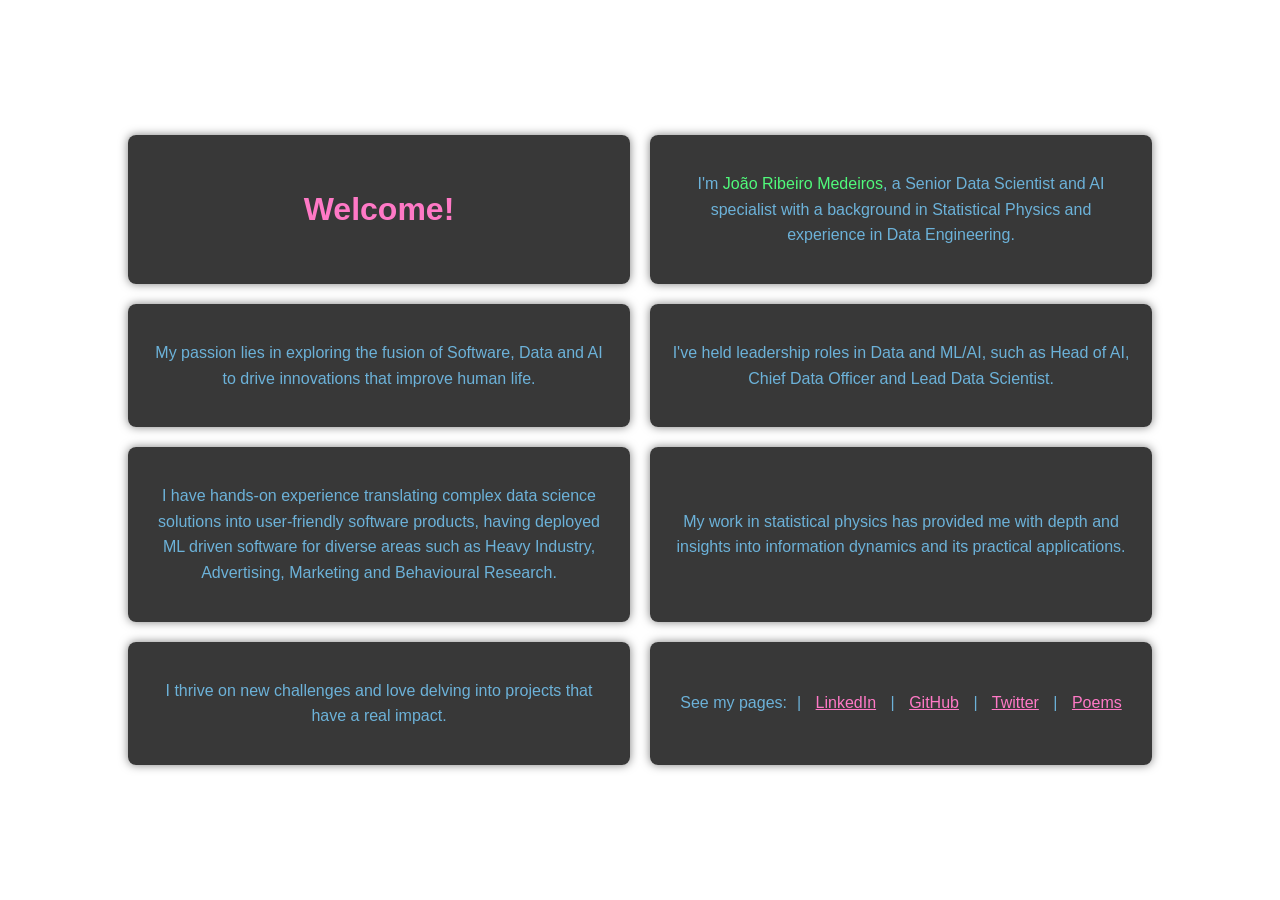
==== index.html @ fc7be63a "greenbox test" ====
<!DOCTYPE html>
<html lang="en">
<head>
    <link rel="shortcut icon" type="image/x-icon" href="perlin.ico">
    <meta charset="UTF-8">
    <meta name="viewport" content="width=device-width, initial-scale=1.0">
    <title>João's Profile</title>
    <style>
        body {
            font-family: 'Arial', sans-serif;
            background: url('psychedelic_background.png') no-repeat center center fixed;
            background-size: cover;
            color: #cfcfcf;
            margin: 0;
            padding: 0;
            height: 100vh;
            display: flex;
            justify-content: center;
            align-items: center;
        }
        .grid-container {
            display: grid;
            grid-template-columns: 1fr 1fr;
            grid-template-rows: auto;
            gap: 20px;
            max-width: 80vw;
            max-height: 80vh;
        }
        .box {
            background: rgba(44, 44, 44, 0.94);
            padding: 20px;
            box-shadow: 0 0 10px rgba(0, 0, 0, 0.5);
            border-radius: 8px;
            display: flex;
            justify-content: center;
            align-items: center;
            text-align: center; /* Added to ensure text is horizontally centered */
        }
        h1 {
            color: #ff79c6;
        }
        p {
            color: #6cb2d9;
            line-height: 1.6;
        }
        .highlight {
            color: #50fa7b;
        }
        a {
            color: #ff79c6;
        }
    </style>
</head>
<body>
    <div class="grid-container">
        <div class="box"><h1>Welcome!</h1></div>
        <div class="box"><p>I'm <span class="highlight">João Ribeiro Medeiros</span>, a Senior Data Scientist and AI specialist with a background in Statistical Physics and experience in Data Engineering.</p></div>
        <div class="box"><p>My passion lies in exploring the fusion of Software, Data and AI to drive innovations that improve human life.</p></div>
        <div class="box"><p>I've held leadership roles in Data and ML/AI, such as Head of AI, Chief Data Officer and Lead Data Scientist.</p></div>
        <div class="box"><p>I have hands-on experience translating complex data science solutions into user-friendly software products, having deployed ML driven software for diverse areas such as Heavy Industry, Advertising, Marketing and Behavioural Research.</p></div>
        <div class="box"><p>My work in statistical physics has provided me with depth and insights into information dynamics and its practical applications.</p></div>
        <div class="box"><p>I thrive on new challenges and love delving into projects that have a real impact. </p></div>
        <div class="box">
            <p>See my pages:</p>
            <p>
                <span style="margin: 0 10px;">|</span>
                <a href="https://www.linkedin.com/in/jo%C3%A3o-ribeiro-medeiros-ph-d-bb5232170/">LinkedIn</a>
                <span style="margin: 0 10px;">|</span>
                <a href="https://github.com/JoaoRibeiroMedeiros">GitHub</a>
                <span style="margin: 0 10px;">|</span>
                <a href="https://twitter.com/RioJanu">Twitter</a>
                <span style="margin: 0 10px;">|</span>
                <a href="https://joaormedeiros.blogspot.com/">Poems</a>
            </p>
        </div>
    </div>
</body>
</html>
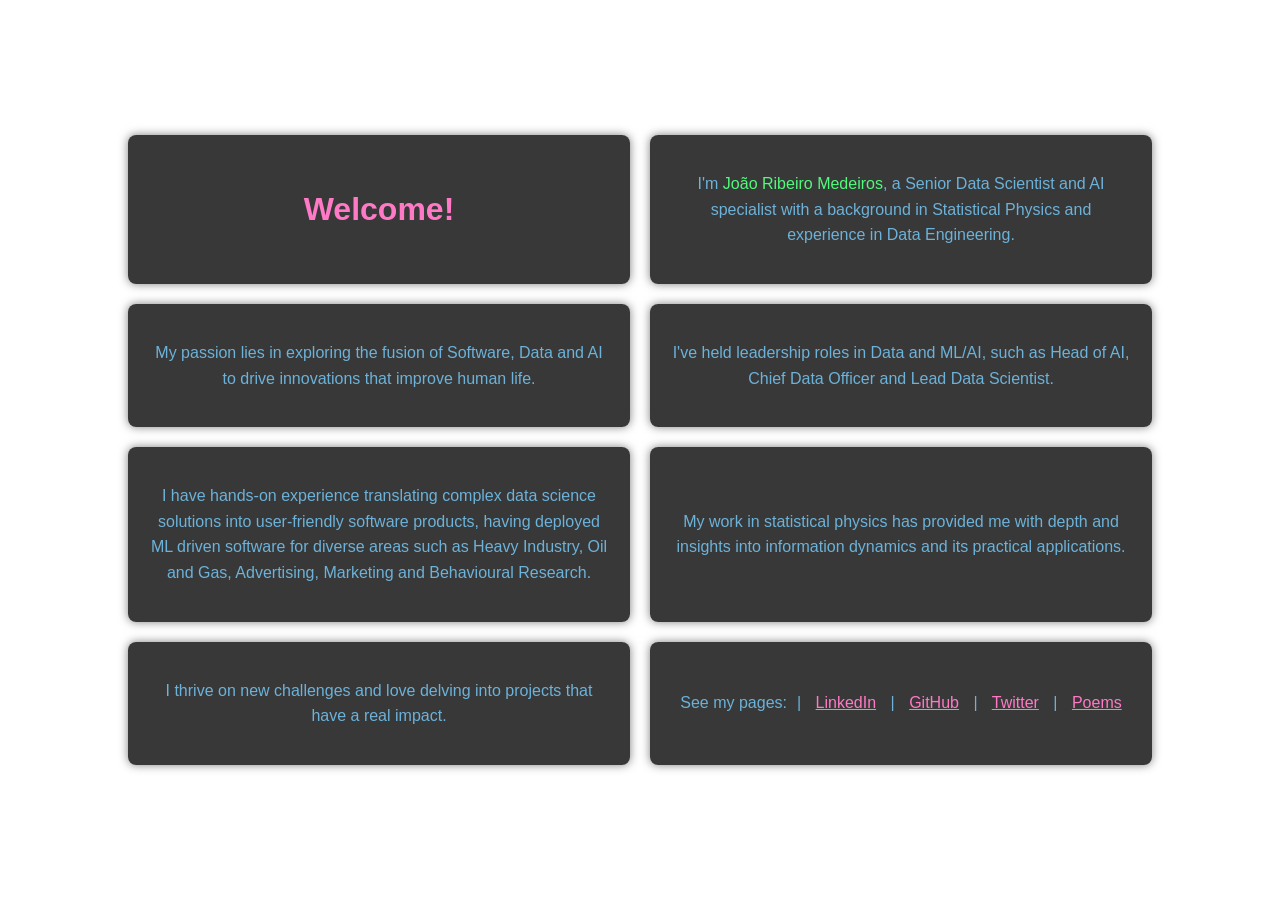
==== commit 121e19c0: "add OG" ====
--- a/index.html
+++ b/index.html
@@ -57,7 +57,7 @@
         <div class="box"><p>I'm <span class="highlight">João Ribeiro Medeiros</span>, a Senior Data Scientist and AI specialist with a background in Statistical Physics and experience in Data Engineering.</p></div>
         <div class="box"><p>My passion lies in exploring the fusion of Software, Data and AI to drive innovations that improve human life.</p></div>
         <div class="box"><p>I've held leadership roles in Data and ML/AI, such as Head of AI, Chief Data Officer and Lead Data Scientist.</p></div>
-        <div class="box"><p>I have hands-on experience translating complex data science solutions into user-friendly software products, having deployed ML driven software for diverse areas such as Heavy Industry, Advertising, Marketing and Behavioural Research.</p></div>
+        <div class="box"><p>I have hands-on experience translating complex data science solutions into user-friendly software products, having deployed ML driven software for diverse areas such as Heavy Industry, Oil and Gas, Advertising, Marketing and Behavioural Research.</p></div>
         <div class="box"><p>My work in statistical physics has provided me with depth and insights into information dynamics and its practical applications.</p></div>
         <div class="box"><p>I thrive on new challenges and love delving into projects that have a real impact. </p></div>
         <div class="box">
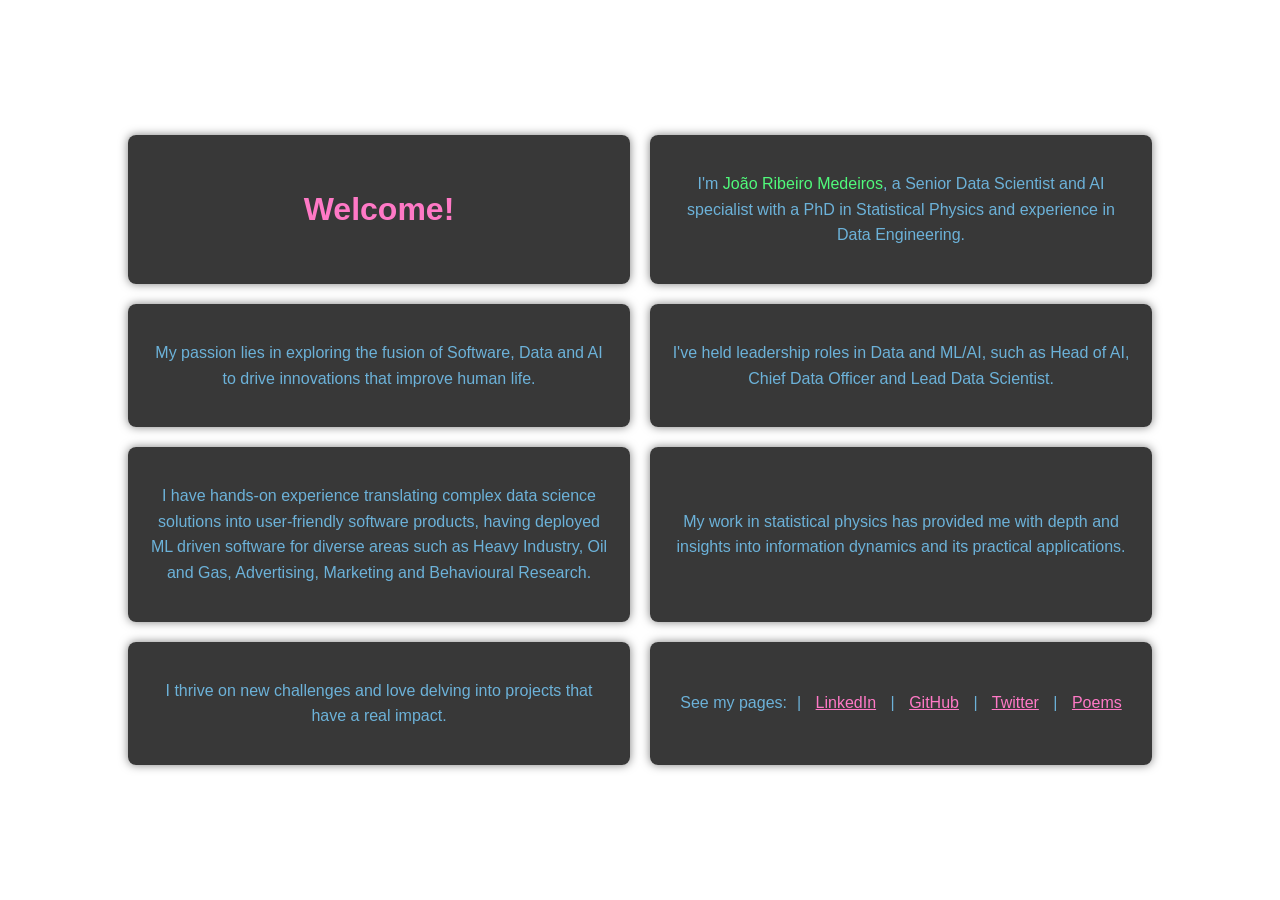
==== commit 21c0fe18: "add PhD" ====
--- a/index.html
+++ b/index.html
@@ -54,7 +54,7 @@
 <body>
     <div class="grid-container">
         <div class="box"><h1>Welcome!</h1></div>
-        <div class="box"><p>I'm <span class="highlight">João Ribeiro Medeiros</span>, a Senior Data Scientist and AI specialist with a background in Statistical Physics and experience in Data Engineering.</p></div>
+        <div class="box"><p>I'm <span class="highlight">João Ribeiro Medeiros</span>, a Senior Data Scientist and AI specialist with a PhD in Statistical Physics and experience in Data Engineering.</p></div>
         <div class="box"><p>My passion lies in exploring the fusion of Software, Data and AI to drive innovations that improve human life.</p></div>
         <div class="box"><p>I've held leadership roles in Data and ML/AI, such as Head of AI, Chief Data Officer and Lead Data Scientist.</p></div>
         <div class="box"><p>I have hands-on experience translating complex data science solutions into user-friendly software products, having deployed ML driven software for diverse areas such as Heavy Industry, Oil and Gas, Advertising, Marketing and Behavioural Research.</p></div>
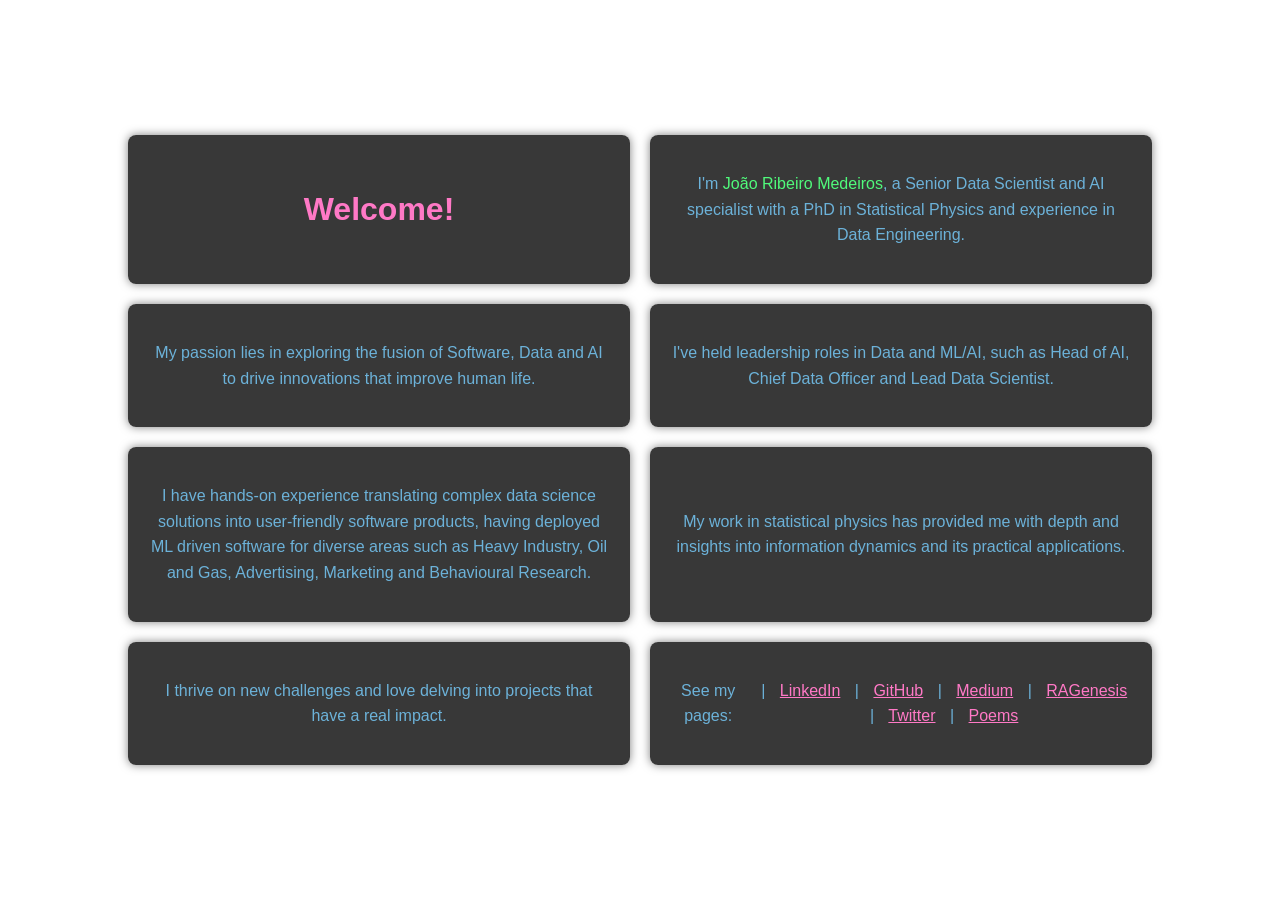
==== commit 47881964: "add medium and ragenesis" ====
--- a/index.html
+++ b/index.html
@@ -68,6 +68,10 @@
                 <span style="margin: 0 10px;">|</span>
                 <a href="https://github.com/JoaoRibeiroMedeiros">GitHub</a>
                 <span style="margin: 0 10px;">|</span>
+                <a href="https://medium.com/@johananmdairus/">Medium</a>
+                <span style="margin: 0 10px;">|</span>
+                <a href="https://ragenesis.com">RAGenesis</a>
+                <span style="margin: 0 10px;">|</span>
                 <a href="https://twitter.com/RioJanu">Twitter</a>
                 <span style="margin: 0 10px;">|</span>
                 <a href="https://joaormedeiros.blogspot.com/">Poems</a>
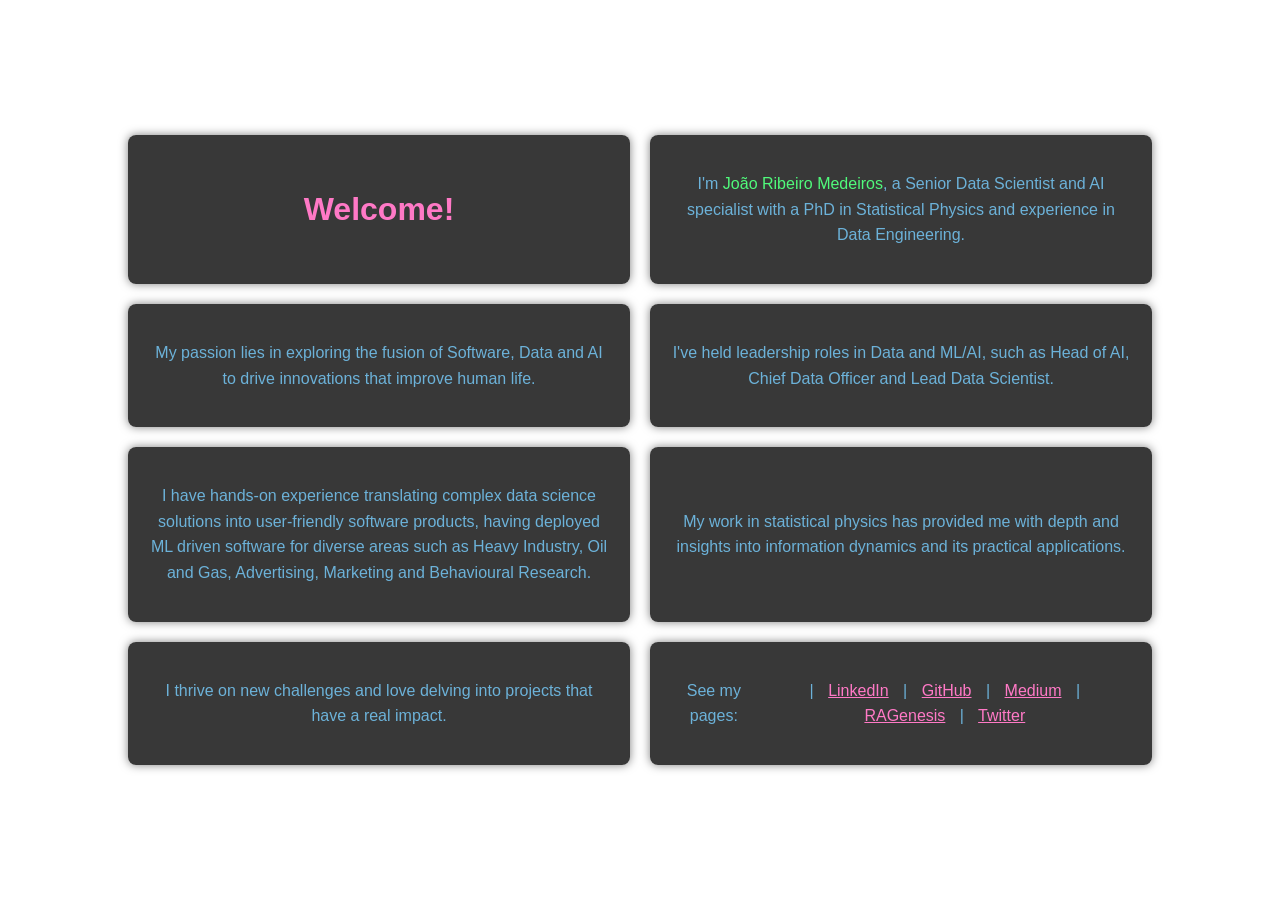
==== commit ca45995c: "hide poems" ====
--- a/index.html
+++ b/index.html
@@ -73,8 +73,8 @@
                 <a href="https://ragenesis.com">RAGenesis</a>
                 <span style="margin: 0 10px;">|</span>
                 <a href="https://twitter.com/RioJanu">Twitter</a>
-                <span style="margin: 0 10px;">|</span>
-                <a href="https://joaormedeiros.blogspot.com/">Poems</a>
+                <!-- <span style="margin: 0 10px;">|</span>
+                <a href="https://joaormedeiros.blogspot.com/">Poems</a> -->
             </p>
         </div>
     </div>
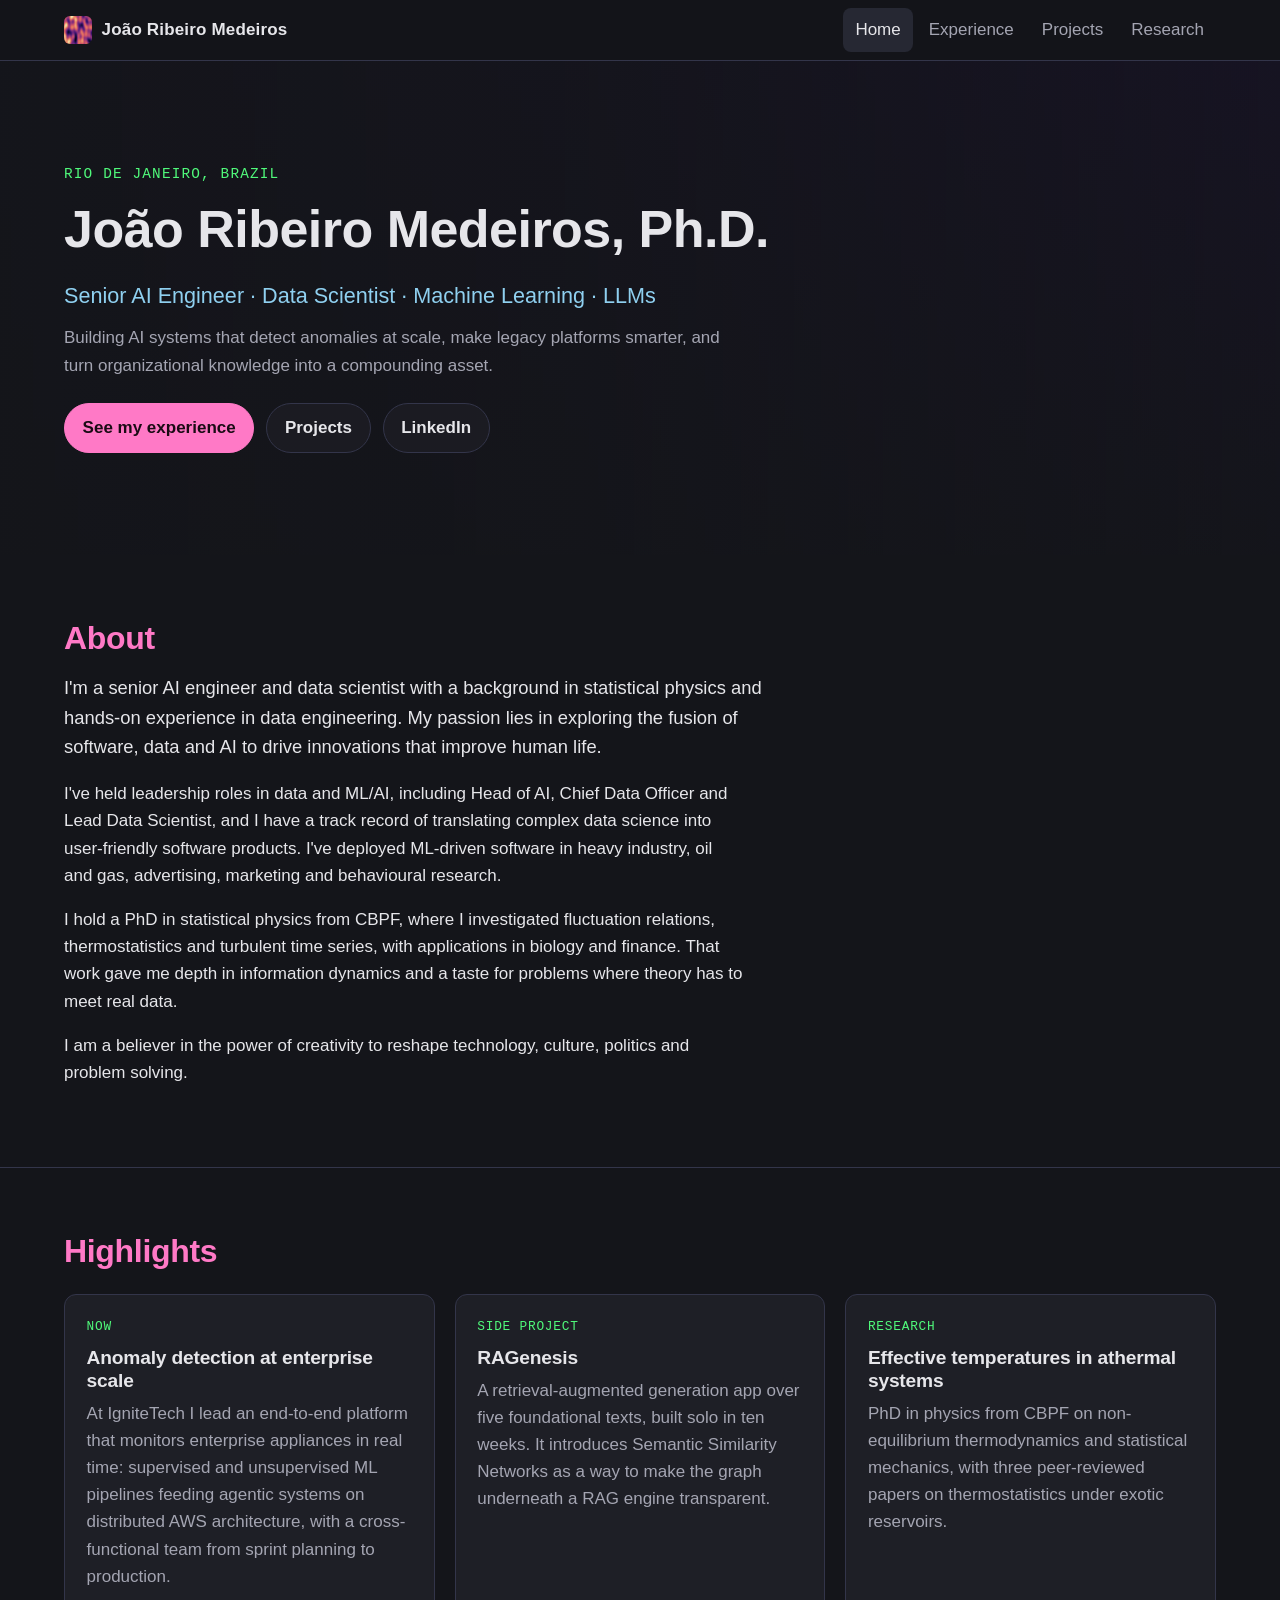
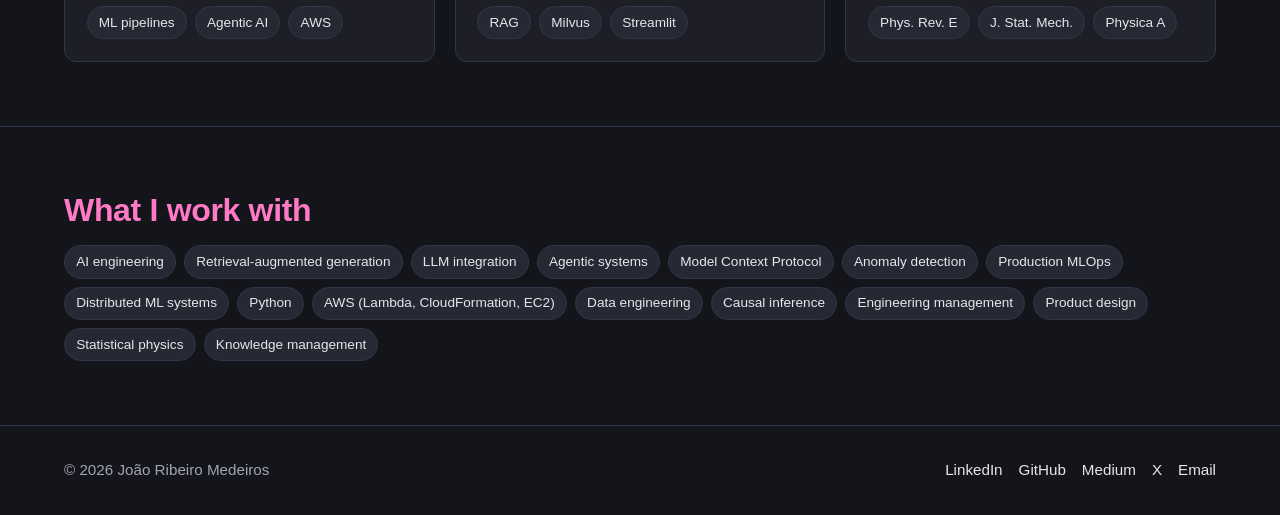
==== commit 07efed3b: "Redesign as multi-page site: home, experience, projects, research, 404 Shared style.css with design " ====
--- a/index.html
+++ b/index.html
@@ -1,82 +1,141 @@
 <!DOCTYPE html>
 <html lang="en">
 <head>
-    <link rel="shortcut icon" type="image/x-icon" href="perlin.ico">
-    <meta charset="UTF-8">
-    <meta name="viewport" content="width=device-width, initial-scale=1.0">
-    <title>João's Profile</title>
-    <style>
-        body {
-            font-family: 'Arial', sans-serif;
-            background: url('psychedelic_background.png') no-repeat center center fixed;
-            background-size: cover;
-            color: #cfcfcf;
-            margin: 0;
-            padding: 0;
-            height: 100vh;
-            display: flex;
-            justify-content: center;
-            align-items: center;
-        }
-        .grid-container {
-            display: grid;
-            grid-template-columns: 1fr 1fr;
-            grid-template-rows: auto;
-            gap: 20px;
-            max-width: 80vw;
-            max-height: 80vh;
-        }
-        .box {
-            background: rgba(44, 44, 44, 0.94);
-            padding: 20px;
-            box-shadow: 0 0 10px rgba(0, 0, 0, 0.5);
-            border-radius: 8px;
-            display: flex;
-            justify-content: center;
-            align-items: center;
-            text-align: center; /* Added to ensure text is horizontally centered */
-        }
-        h1 {
-            color: #ff79c6;
-        }
-        p {
-            color: #6cb2d9;
-            line-height: 1.6;
-        }
-        .highlight {
-            color: #50fa7b;
-        }
-        a {
-            color: #ff79c6;
-        }
-    </style>
+  <meta charset="UTF-8">
+  <meta name="viewport" content="width=device-width, initial-scale=1.0">
+  <title>João Ribeiro Medeiros — Senior AI Engineer &amp; Data Scientist</title>
+  <meta name="description" content="João Ribeiro Medeiros, Ph.D. Senior AI engineer and data scientist in Rio de Janeiro. Anomaly detection at scale, RAG and agentic systems, statistical physics.">
+  <link rel="canonical" href="https://joaoribeiromedeiros.github.io/">
+  <meta name="theme-color" content="#14151a">
+  <link rel="icon" href="perlin.ico">
+  <link rel="apple-touch-icon" href="perlin.ico">
+  <meta property="og:type" content="profile">
+  <meta property="og:title" content="João Ribeiro Medeiros — Senior AI Engineer &amp; Data Scientist">
+  <meta property="og:description" content="Anomaly detection at scale, RAG and agentic systems, statistical physics. PhD from CBPF.">
+  <meta property="og:url" content="https://joaoribeiromedeiros.github.io/">
+  <meta property="og:image" content="https://joaoribeiromedeiros.github.io/assets/og.jpg">
+  <meta property="og:image:width" content="1200">
+  <meta property="og:image:height" content="630">
+  <meta name="twitter:card" content="summary_large_image">
+  <meta name="twitter:site" content="@RioJanu">
+  <link rel="stylesheet" href="style.css">
+  <script type="application/ld+json">
+  {
+    "@context": "https://schema.org",
+    "@type": "Person",
+    "name": "João Ribeiro Medeiros",
+    "honorificSuffix": "Ph.D.",
+    "jobTitle": "Senior AI Innovation Specialist - Software Engineering",
+    "worksFor": { "@type": "Organization", "name": "IgniteTech" },
+    "alumniOf": [
+      { "@type": "CollegeOrUniversity", "name": "Centro Brasileiro de Pesquisas Físicas (CBPF)" },
+      { "@type": "CollegeOrUniversity", "name": "Pontifícia Universidade Católica do Rio de Janeiro" }
+    ],
+    "address": { "@type": "PostalAddress", "addressLocality": "Rio de Janeiro", "addressCountry": "BR" },
+    "url": "https://joaoribeiromedeiros.github.io/",
+    "sameAs": [
+      "https://www.linkedin.com/in/jo%C3%A3o-ribeiro-medeiros-ph-d-bb5232170/",
+      "https://github.com/JoaoRibeiroMedeiros",
+      "https://medium.com/@johananmdairus",
+      "https://twitter.com/RioJanu",
+      "https://ragenesis.com"
+    ]
+  }
+  </script>
 </head>
 <body>
-    <div class="grid-container">
-        <div class="box"><h1>Welcome!</h1></div>
-        <div class="box"><p>I'm <span class="highlight">João Ribeiro Medeiros</span>, a Senior Data Scientist and AI specialist with a PhD in Statistical Physics and experience in Data Engineering.</p></div>
-        <div class="box"><p>My passion lies in exploring the fusion of Software, Data and AI to drive innovations that improve human life.</p></div>
-        <div class="box"><p>I've held leadership roles in Data and ML/AI, such as Head of AI, Chief Data Officer and Lead Data Scientist.</p></div>
-        <div class="box"><p>I have hands-on experience translating complex data science solutions into user-friendly software products, having deployed ML driven software for diverse areas such as Heavy Industry, Oil and Gas, Advertising, Marketing and Behavioural Research.</p></div>
-        <div class="box"><p>My work in statistical physics has provided me with depth and insights into information dynamics and its practical applications.</p></div>
-        <div class="box"><p>I thrive on new challenges and love delving into projects that have a real impact. </p></div>
-        <div class="box">
-            <p>See my pages:</p>
-            <p>
-                <span style="margin: 0 10px;">|</span>
-                <a href="https://www.linkedin.com/in/jo%C3%A3o-ribeiro-medeiros-ph-d-bb5232170/">LinkedIn</a>
-                <span style="margin: 0 10px;">|</span>
-                <a href="https://github.com/JoaoRibeiroMedeiros">GitHub</a>
-                <span style="margin: 0 10px;">|</span>
-                <a href="https://medium.com/@johananmdairus/">Medium</a>
-                <span style="margin: 0 10px;">|</span>
-                <a href="https://ragenesis.com">RAGenesis</a>
-                <span style="margin: 0 10px;">|</span>
-                <a href="https://twitter.com/RioJanu">Twitter</a>
-                <!-- <span style="margin: 0 10px;">|</span>
-                <a href="https://joaormedeiros.blogspot.com/">Poems</a> -->
-            </p>
+  <a class="skip" href="#main">Skip to content</a>
+
+  <header class="site-header">
+    <div class="wrap">
+      <a class="brand" href="./"><img src="perlin.ico" alt="" width="28" height="28">João Ribeiro Medeiros</a>
+      <nav aria-label="Primary">
+        <ul class="nav">
+          <li><a href="./" aria-current="page">Home</a></li>
+          <li><a href="experience.html">Experience</a></li>
+          <li><a href="projects.html">Projects</a></li>
+          <li><a href="research.html">Research</a></li>
+        </ul>
+      </nav>
+    </div>
+  </header>
+
+  <main id="main">
+    <section class="hero" aria-labelledby="name">
+      <div class="wrap">
+        <div>
+          <p class="eyebrow">Rio de Janeiro, Brazil</p>
+          <h1 id="name">João Ribeiro Medeiros, Ph.D.</h1>
+          <p class="headline">Senior AI Engineer · Data Scientist · Machine Learning · LLMs</p>
+          <p class="meta">Building AI systems that detect anomalies at scale, make legacy platforms smarter, and turn organizational knowledge into a compounding asset.</p>
+          <div class="cta">
+            <a class="btn primary" href="experience.html">See my experience</a>
+            <a class="btn" href="projects.html">Projects</a>
+            <a class="btn" href="https://www.linkedin.com/in/jo%C3%A3o-ribeiro-medeiros-ph-d-bb5232170/">LinkedIn</a>
+          </div>
         </div>
+      </div>
+    </section>
+
+    <section class="section" aria-labelledby="about">
+      <div class="wrap">
+        <h2 id="about">About</h2>
+        <p class="lede">I'm a senior AI engineer and data scientist with a background in statistical physics and hands-on experience in data engineering. My passion lies in exploring the fusion of software, data and AI to drive innovations that improve human life.</p>
+        <p>I've held leadership roles in data and ML/AI, including Head of AI, Chief Data Officer and Lead Data Scientist, and I have a track record of translating complex data science into user-friendly software products. I've deployed ML-driven software in heavy industry, oil and gas, advertising, marketing and behavioural research.</p>
+        <p>I hold a PhD in statistical physics from CBPF, where I investigated fluctuation relations, thermostatistics and turbulent time series, with applications in biology and finance. That work gave me depth in information dynamics and a taste for problems where theory has to meet real data.</p>
+        <p>I am a believer in the power of creativity to reshape technology, culture, politics and problem solving.</p>
+      </div>
+    </section>
+
+    <section class="section" aria-labelledby="highlights">
+      <div class="wrap">
+        <div class="section-head">
+          <h2 id="highlights">Highlights</h2>
+        </div>
+        <div class="grid">
+          <article class="card">
+            <span class="kicker">Now</span>
+            <h3><a href="experience.html">Anomaly detection at enterprise scale</a></h3>
+            <p>At IgniteTech I lead an end-to-end platform that monitors enterprise appliances in real time: supervised and unsupervised ML pipelines feeding agentic systems on distributed AWS architecture, with a cross-functional team from sprint planning to production.</p>
+            <div class="foot"><span class="chip">ML pipelines</span><span class="chip">Agentic AI</span><span class="chip">AWS</span></div>
+          </article>
+          <article class="card">
+            <span class="kicker">Side project</span>
+            <h3><a href="projects.html">RAGenesis</a></h3>
+            <p>A retrieval-augmented generation app over five foundational texts, built solo in ten weeks. It introduces Semantic Similarity Networks as a way to make the graph underneath a RAG engine transparent.</p>
+            <div class="foot"><span class="chip">RAG</span><span class="chip">Milvus</span><span class="chip">Streamlit</span></div>
+          </article>
+          <article class="card">
+            <span class="kicker">Research</span>
+            <h3><a href="research.html">Effective temperatures in athermal systems</a></h3>
+            <p>PhD in physics from CBPF on non-equilibrium thermodynamics and statistical mechanics, with three peer-reviewed papers on thermostatistics under exotic reservoirs.</p>
+            <div class="foot"><span class="chip">Phys. Rev. E</span><span class="chip">J. Stat. Mech.</span><span class="chip">Physica A</span></div>
+          </article>
+        </div>
+      </div>
+    </section>
+
+    <section class="section" aria-labelledby="skills">
+      <div class="wrap">
+        <h2 id="skills">What I work with</h2>
+        <ul class="chips">
+          <li>AI engineering</li><li>Retrieval-augmented generation</li><li>LLM integration</li><li>Agentic systems</li><li>Model Context Protocol</li><li>Anomaly detection</li><li>Production MLOps</li><li>Distributed ML systems</li><li>Python</li><li>AWS (Lambda, CloudFormation, EC2)</li><li>Data engineering</li><li>Causal inference</li><li>Engineering management</li><li>Product design</li><li>Statistical physics</li><li>Knowledge management</li>
+        </ul>
+      </div>
+    </section>
+  </main>
+
+  <footer class="site-footer">
+    <div class="wrap">
+      <span>© <span id="year">2026</span> João Ribeiro Medeiros</span>
+      <ul>
+        <li><a href="https://www.linkedin.com/in/jo%C3%A3o-ribeiro-medeiros-ph-d-bb5232170/">LinkedIn</a></li>
+        <li><a href="https://github.com/JoaoRibeiroMedeiros">GitHub</a></li>
+        <li><a href="https://medium.com/@johananmdairus/">Medium</a></li>
+        <li><a href="https://twitter.com/RioJanu">X</a></li>
+        <li><a href="mailto:joao_rmedeiros@yahoo.com.br">Email</a></li>
+      </ul>
     </div>
+  </footer>
 </body>
 </html>
--- a/style.css
+++ b/style.css
@@ -0,0 +1,214 @@
+/* joaoribeiromedeiros.github.io — shared stylesheet. No build step. */
+
+:root {
+  --bg: #14151a;
+  --surface: #1e1f26;
+  --surface-2: #262833;
+  --border: #33354a;
+  --text: #e6e6ea;
+  --muted: #a4a5b2;
+  --pink: #ff79c6;
+  --green: #50fa7b;
+  --cyan: #8fd0f0;
+  --accent: var(--pink);
+  --max: 72rem;
+  --measure: 72ch;
+  --radius: 12px;
+  --shadow: 0 8px 30px rgba(0, 0, 0, .35);
+  --font: ui-sans-serif, -apple-system, BlinkMacSystemFont, "Segoe UI", Inter, Roboto, "Helvetica Neue", Arial, sans-serif;
+  --mono: ui-monospace, SFMono-Regular, Menlo, Consolas, monospace;
+  color-scheme: dark;
+}
+
+*, *::before, *::after { box-sizing: border-box; }
+
+html { scroll-behavior: smooth; -webkit-text-size-adjust: 100%; }
+
+body {
+  margin: 0;
+  font-family: var(--font);
+  font-size: 1.0625rem;
+  line-height: 1.6;
+  color: var(--text);
+  background: var(--bg);
+  min-height: 100dvh;
+  display: flex;
+  flex-direction: column;
+}
+
+img { max-width: 100%; height: auto; display: block; }
+
+a { color: var(--accent); text-decoration-thickness: 1px; text-underline-offset: .15em; }
+a:hover { color: #ffa1d8; }
+
+:focus-visible { outline: 2px solid var(--green); outline-offset: 3px; border-radius: 4px; }
+
+h1, h2, h3, h4 { line-height: 1.2; margin: 0 0 .5em; font-weight: 700; letter-spacing: -.01em; }
+h1 { font-size: clamp(2rem, 1.3rem + 3vw, 3.25rem); }
+h2 { font-size: clamp(1.5rem, 1.2rem + 1.2vw, 2rem); color: var(--pink); }
+h3 { font-size: 1.2rem; }
+p { margin: 0 0 1em; }
+p, li { max-width: var(--measure); }
+ul, ol { padding-left: 1.25em; }
+small, .muted { color: var(--muted); }
+code { font-family: var(--mono); font-size: .92em; background: var(--surface-2); padding: .1em .35em; border-radius: 4px; }
+
+.wrap { width: min(100% - 2.5rem, var(--max)); margin-inline: auto; }
+
+/* Skip link */
+.skip { position: absolute; left: 1rem; top: -4rem; background: var(--green); color: #000; padding: .5rem .75rem; border-radius: 6px; z-index: 100; font-weight: 600; }
+.skip:focus { top: 1rem; }
+
+/* Header / nav */
+.site-header {
+  position: sticky; top: 0; z-index: 50;
+  background: rgba(20, 21, 26, .82);
+  backdrop-filter: blur(10px); -webkit-backdrop-filter: blur(10px);
+  border-bottom: 1px solid var(--border);
+}
+.site-header .wrap { display: flex; align-items: center; justify-content: space-between; gap: 1rem; min-height: 3.75rem; flex-wrap: wrap; }
+.brand { font-weight: 700; color: var(--text); text-decoration: none; letter-spacing: .01em; display: inline-flex; align-items: center; gap: .6rem; }
+.brand img { width: 28px; height: 28px; border-radius: 6px; }
+.brand:hover { color: var(--pink); }
+.nav { display: flex; gap: .25rem; margin: 0; padding: 0; list-style: none; }
+.nav a { display: block; padding: .5rem .75rem; color: var(--muted); text-decoration: none; border-radius: 8px; font-weight: 500; }
+.nav a:hover { color: var(--text); background: var(--surface); }
+.nav a[aria-current="page"] { color: var(--text); background: var(--surface-2); }
+
+/* Hero (home) */
+.hero {
+  position: relative; isolation: isolate; overflow: hidden;
+  padding: clamp(3.5rem, 8vw, 7rem) 0;
+  background-color: #1a1030;
+  background-image: url("assets/bg.jpg");
+  background-image: image-set(url("assets/bg.webp") type("image/webp"), url("assets/bg.jpg") type("image/jpeg"));
+  background-size: cover; background-position: center 35%;
+}
+.hero::before {
+  content: ""; position: absolute; inset: 0; z-index: -1;
+  background:
+    linear-gradient(90deg, rgba(20, 21, 26, .96) 0%, rgba(20, 21, 26, .86) 45%, rgba(20, 21, 26, .55) 100%),
+    linear-gradient(180deg, rgba(20, 21, 26, .2), rgba(20, 21, 26, .95));
+}
+.hero .wrap { display: grid; gap: 1.5rem; grid-template-columns: 1fr; align-items: center; }
+.hero.has-photo .wrap { grid-template-columns: minmax(0, 1fr) auto; }
+.hero .eyebrow { color: var(--green); font-family: var(--mono); font-size: .9rem; letter-spacing: .08em; text-transform: uppercase; margin-bottom: .75rem; }
+.hero h1 { margin-bottom: .35em; }
+.hero .headline { font-size: clamp(1.1rem, 1rem + .6vw, 1.35rem); color: var(--cyan); margin-bottom: .5em; max-width: 52ch; }
+.hero .meta { color: var(--muted); margin-bottom: 1.5rem; }
+.hero .photo { width: clamp(140px, 22vw, 220px); aspect-ratio: 1; border-radius: 50%; object-fit: cover; border: 3px solid rgba(255, 255, 255, .15); box-shadow: var(--shadow); }
+.cta { display: flex; flex-wrap: wrap; gap: .75rem; }
+.btn {
+  display: inline-block; padding: .65rem 1.1rem; border-radius: 999px; font-weight: 600; text-decoration: none;
+  border: 1px solid var(--border); color: var(--text); background: rgba(30, 31, 38, .7);
+}
+.btn:hover { border-color: var(--pink); color: var(--text); }
+.btn.primary { background: var(--pink); color: #1a0b14; border-color: var(--pink); }
+.btn.primary:hover { background: #ffa1d8; }
+
+/* Inner-page banner */
+.page-hero {
+  position: relative; isolation: isolate; overflow: hidden;
+  padding: clamp(2.25rem, 5vw, 3.75rem) 0;
+  border-bottom: 1px solid var(--border);
+  background-color: #1a1030;
+  background-image: url("assets/bg.jpg");
+  background-image: image-set(url("assets/bg.webp") type("image/webp"), url("assets/bg.jpg") type("image/jpeg"));
+  background-size: cover; background-position: center 60%;
+}
+.page-hero::before { content: ""; position: absolute; inset: 0; z-index: -1; background: linear-gradient(90deg, rgba(20, 21, 26, .97) 0%, rgba(20, 21, 26, .9) 55%, rgba(20, 21, 26, .7) 100%); }
+.page-hero h1 { margin-bottom: .25em; }
+.page-hero p { color: var(--muted); margin: 0; max-width: 60ch; }
+
+/* Sections */
+main { flex: 1; }
+.section { padding: clamp(2.5rem, 5vw, 4rem) 0; }
+.section + .section { border-top: 1px solid var(--border); }
+.section-head { display: flex; align-items: baseline; justify-content: space-between; gap: 1rem; flex-wrap: wrap; margin-bottom: 1.5rem; }
+.section-head h2 { margin: 0; }
+.section-head a { font-weight: 500; }
+.lede { font-size: 1.15rem; color: var(--text); }
+
+/* Cards */
+.grid { display: grid; gap: 1.25rem; grid-template-columns: repeat(auto-fit, minmax(min(100%, 17rem), 1fr)); }
+.card {
+  background: var(--surface); border: 1px solid var(--border); border-radius: var(--radius);
+  padding: 1.35rem; display: flex; flex-direction: column; gap: .5rem;
+  transition: transform .18s ease, border-color .18s ease;
+}
+.card:hover { transform: translateY(-2px); border-color: #4a4c66; }
+.card h3 { margin: 0; }
+.card h3 a { text-decoration: none; color: var(--text); }
+.card h3 a:hover { color: var(--pink); }
+.card h3 a::after { content: ""; position: absolute; inset: 0; }
+.card { position: relative; }
+.card p { margin: 0; color: var(--muted); }
+.card .kicker { color: var(--green); font-family: var(--mono); font-size: .8rem; letter-spacing: .06em; text-transform: uppercase; }
+.card .foot { margin-top: auto; padding-top: .5rem; display: flex; gap: .5rem; flex-wrap: wrap; align-items: center; font-size: .9rem; color: var(--muted); }
+.card.featured { grid-column: 1 / -1; background: linear-gradient(135deg, var(--surface), #241c33); }
+.card.featured p { color: var(--text); max-width: var(--measure); }
+.card p a { position: relative; z-index: 1; }
+.card .links { position: relative; z-index: 1; display: flex; gap: .75rem; flex-wrap: wrap; }
+
+/* Chips */
+.chips { display: flex; flex-wrap: wrap; gap: .5rem; padding: 0; margin: 0; list-style: none; }
+.chips li, .chip { font-size: .85rem; padding: .3rem .7rem; border-radius: 999px; background: var(--surface-2); border: 1px solid var(--border); color: var(--text); }
+
+/* Timeline */
+.timeline { list-style: none; margin: 0; padding: 0; position: relative; }
+.timeline::before { content: ""; position: absolute; left: .45rem; top: .5rem; bottom: .5rem; width: 2px; background: var(--border); }
+.timeline > li { position: relative; padding-left: 2.25rem; margin-bottom: 2.25rem; }
+.timeline > li::before { content: ""; position: absolute; left: 0; top: .45rem; width: 1rem; height: 1rem; border-radius: 50%; background: var(--bg); border: 3px solid var(--pink); }
+.timeline > li.current::before { border-color: var(--green); }
+.role { display: flex; flex-wrap: wrap; align-items: baseline; gap: .25rem .75rem; }
+.role h3 { margin: 0; }
+.role .org { color: var(--cyan); font-weight: 600; }
+.when { display: block; color: var(--muted); font-family: var(--mono); font-size: .85rem; margin: .15rem 0 .6rem; }
+.timeline ul { margin: .5rem 0 0; }
+.timeline li li { margin-bottom: .35rem; }
+.timeline .sub { margin-top: 1.25rem; padding-left: 1rem; border-left: 2px solid var(--border); }
+.timeline .sub h3 { font-size: 1.05rem; }
+
+/* Publications */
+.pubs { list-style: none; padding: 0; margin: 0; display: grid; gap: 1rem; }
+.pubs li { max-width: none; background: var(--surface); border: 1px solid var(--border); border-radius: var(--radius); padding: 1.1rem 1.25rem; }
+.pubs .title { font-weight: 600; display: block; margin-bottom: .2rem; }
+.pubs .venue { color: var(--muted); display: block; font-size: .95rem; }
+.pubs .doi { font-family: var(--mono); font-size: .85rem; }
+
+/* Education */
+.edu { display: grid; gap: 1rem; grid-template-columns: repeat(auto-fit, minmax(min(100%, 17rem), 1fr)); }
+
+/* Footer */
+.site-footer { border-top: 1px solid var(--border); padding: 2rem 0; color: var(--muted); font-size: .95rem; }
+.site-footer .wrap { display: flex; flex-wrap: wrap; justify-content: space-between; gap: 1rem; align-items: center; }
+.site-footer ul { display: flex; flex-wrap: wrap; gap: .25rem 1rem; list-style: none; margin: 0; padding: 0; }
+.site-footer a { color: var(--text); text-decoration: none; }
+.site-footer a:hover { color: var(--pink); }
+
+/* 404 */
+.notfound { text-align: center; padding: clamp(4rem, 12vw, 8rem) 0; }
+.notfound h1 { font-size: clamp(4rem, 15vw, 8rem); color: var(--pink); margin: 0; }
+
+@media (max-width: 40rem) {
+  .site-header .wrap { justify-content: center; }
+  .nav { width: 100%; justify-content: center; flex-wrap: wrap; padding-bottom: .5rem; }
+  .nav a { padding: .4rem .6rem; }
+  .hero.has-photo .wrap { grid-template-columns: 1fr; }
+  .hero .photo { order: -1; }
+  .card.featured { grid-column: auto; }
+}
+
+@media (prefers-reduced-motion: reduce) {
+  html { scroll-behavior: auto; }
+  .card, .card:hover { transition: none; transform: none; }
+}
+
+@media print {
+  .site-header, .site-footer, .cta, .skip { display: none; }
+  body { background: #fff; color: #000; }
+  a { color: #000; }
+  .hero, .page-hero { background: none; }
+}
+
+.visually-hidden { position: absolute; width: 1px; height: 1px; overflow: hidden; clip: rect(0 0 0 0); clip-path: inset(50%); white-space: nowrap; }
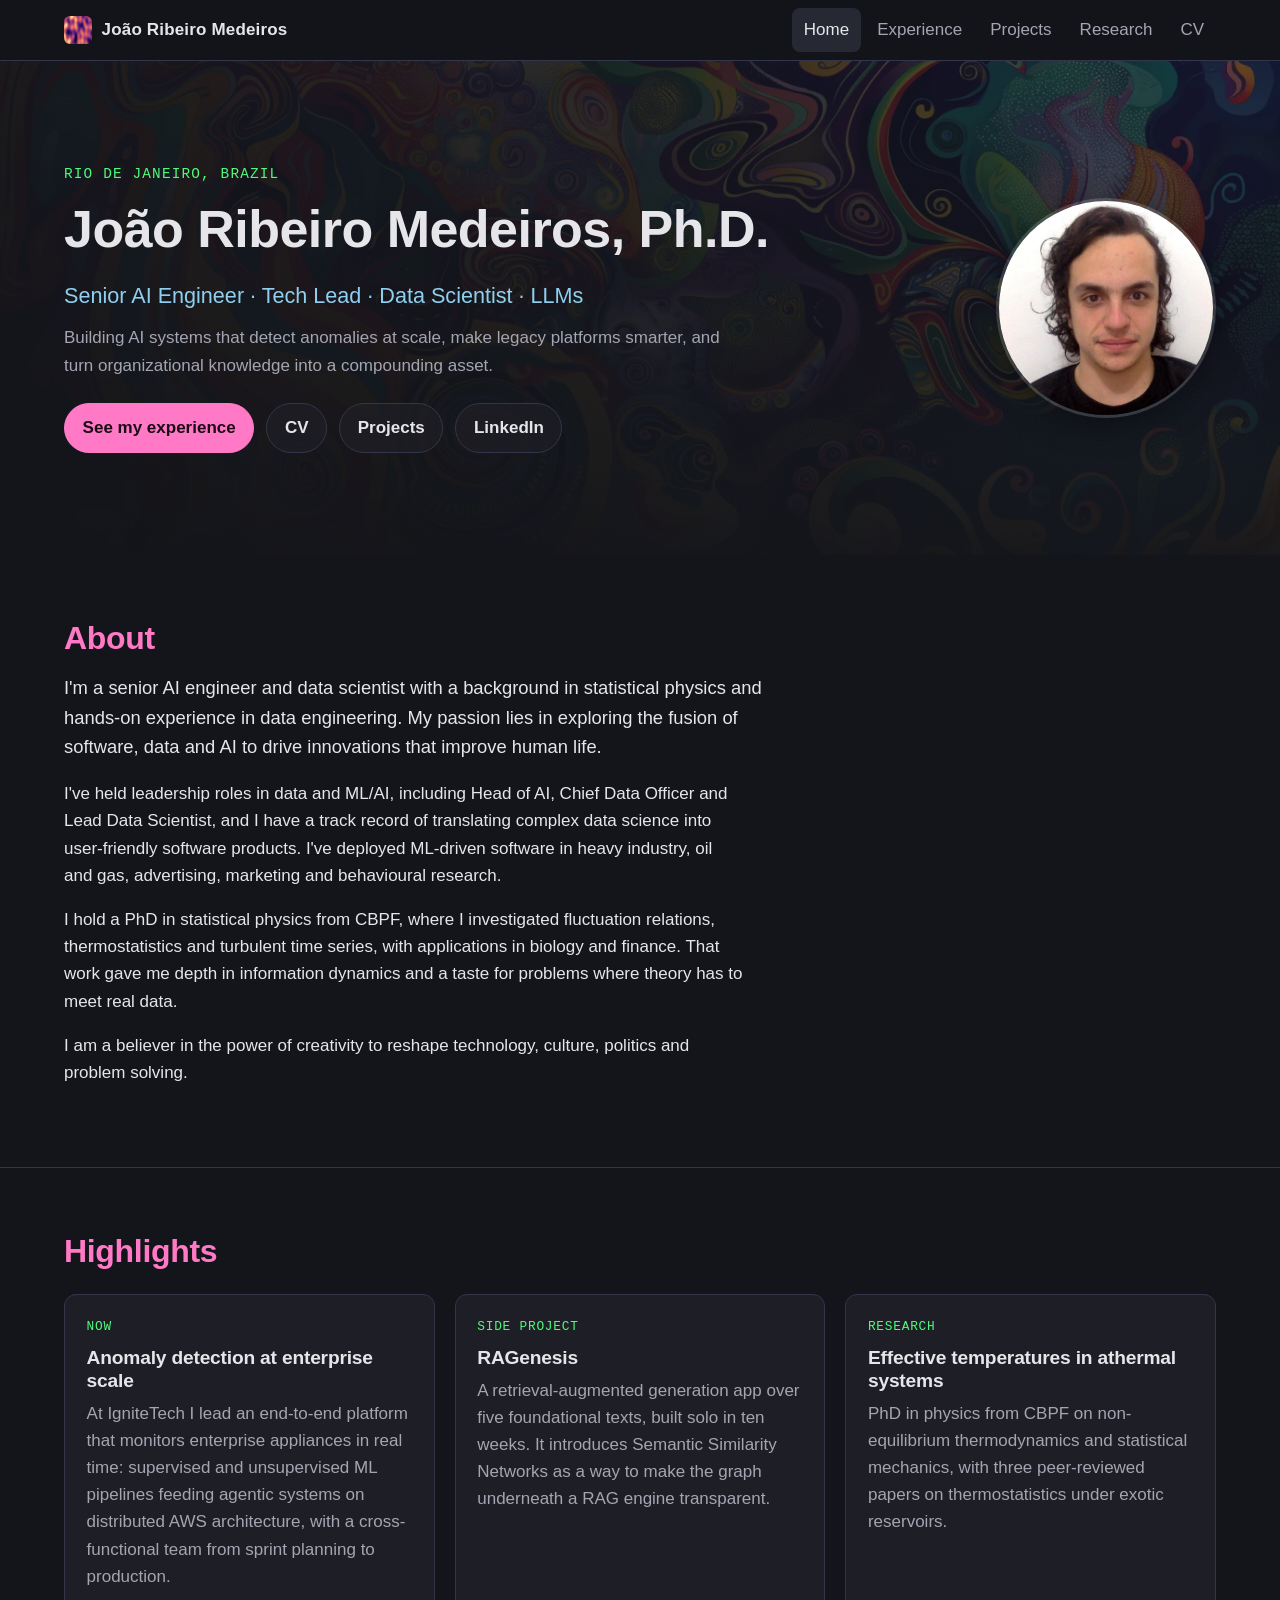
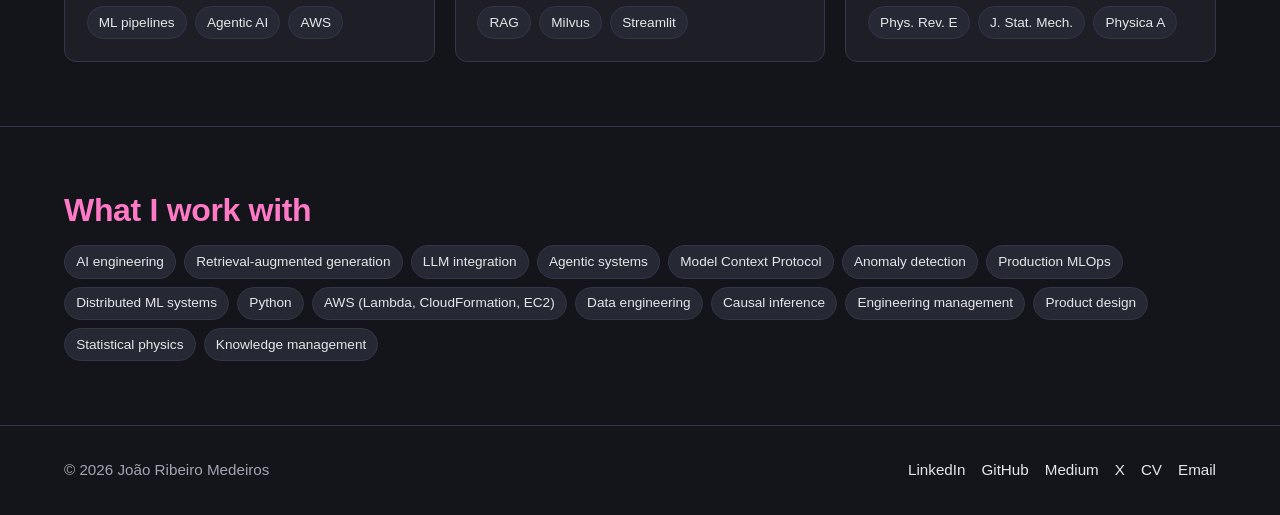
==== commit 1f87a0d6: "Add CV page, headshot, company logos and project highlights from LaTeX CV - cv.html: print-ready rés" ====
--- a/index.html
+++ b/index.html
@@ -55,25 +55,28 @@
           <li><a href="experience.html">Experience</a></li>
           <li><a href="projects.html">Projects</a></li>
           <li><a href="research.html">Research</a></li>
+          <li><a href="cv.html">CV</a></li>
         </ul>
       </nav>
     </div>
   </header>
 
   <main id="main">
-    <section class="hero" aria-labelledby="name">
+    <section class="hero has-photo" aria-labelledby="name">
       <div class="wrap">
         <div>
           <p class="eyebrow">Rio de Janeiro, Brazil</p>
           <h1 id="name">João Ribeiro Medeiros, Ph.D.</h1>
-          <p class="headline">Senior AI Engineer · Data Scientist · Machine Learning · LLMs</p>
+          <p class="headline">Senior AI Engineer · Tech Lead · Data Scientist · LLMs</p>
           <p class="meta">Building AI systems that detect anomalies at scale, make legacy platforms smarter, and turn organizational knowledge into a compounding asset.</p>
           <div class="cta">
             <a class="btn primary" href="experience.html">See my experience</a>
+            <a class="btn" href="cv.html">CV</a>
             <a class="btn" href="projects.html">Projects</a>
             <a class="btn" href="https://www.linkedin.com/in/jo%C3%A3o-ribeiro-medeiros-ph-d-bb5232170/">LinkedIn</a>
           </div>
         </div>
+        <img class="photo" src="assets/3x4github.jpeg" alt="Portrait of João Ribeiro Medeiros" width="460" height="460">
       </div>
     </section>
 
@@ -133,7 +136,8 @@
         <li><a href="https://github.com/JoaoRibeiroMedeiros">GitHub</a></li>
         <li><a href="https://medium.com/@johananmdairus/">Medium</a></li>
         <li><a href="https://twitter.com/RioJanu">X</a></li>
-        <li><a href="mailto:joao_rmedeiros@yahoo.com.br">Email</a></li>
+        <li><a href="cv.html">CV</a></li>
+        <li><a href="mailto:johananmdairus@gmail.com">Email</a></li>
       </ul>
     </div>
   </footer>
--- a/style.css
+++ b/style.css
@@ -212,3 +212,53 @@
 }
 
 .visually-hidden { position: absolute; width: 1px; height: 1px; overflow: hidden; clip: rect(0 0 0 0); clip-path: inset(50%); white-space: nowrap; }
+
+/* Logos in timeline and highlight cards */
+.logo { width: 44px; height: 44px; object-fit: contain; border-radius: 8px; background: #fff; padding: 4px; flex: none; }
+.role { align-items: center; }
+.hl { display: grid; gap: 1rem; grid-template-columns: repeat(auto-fit, minmax(min(100%, 21rem), 1fr)); }
+.hl .card { flex-direction: row; align-items: flex-start; gap: 1rem; }
+.hl .card img { width: 56px; height: 56px; object-fit: contain; background: #fff; border-radius: 8px; padding: 6px; flex: none; }
+.hl .card h3 { font-size: 1.05rem; margin-bottom: .15rem; }
+.hl .card .who { color: var(--cyan); font-size: .9rem; display: block; margin-bottom: .35rem; }
+.hl .card p { font-size: .95rem; }
+
+/* CV page */
+.cv-head { display: flex; gap: 1.5rem; align-items: center; flex-wrap: wrap; }
+.cv-head img { width: 128px; height: 128px; border-radius: 50%; object-fit: cover; border: 3px solid rgba(255, 255, 255, .15); }
+.cv-head h1 { margin-bottom: .2em; }
+.cv-head .contact { display: flex; flex-wrap: wrap; gap: .3rem 1rem; color: var(--muted); margin: .5rem 0 0; }
+.cv-grid { display: grid; grid-template-columns: 1fr 1fr; gap: 2rem 3rem; }
+.cv-grid .full { grid-column: 1 / -1; }
+.cv-list { list-style: none; padding: 0; margin: 0; }
+.cv-list li { display: grid; grid-template-columns: 6rem 1fr; gap: .75rem; padding: .6rem 0; border-bottom: 1px solid var(--border); max-width: none; }
+.cv-list .yr { font-family: var(--mono); color: var(--muted); font-size: .85rem; padding-top: .2rem; }
+.cv-list b { display: block; }
+.cv-list .who { color: var(--cyan); }
+.cv-list p { margin: .2rem 0 0; color: var(--muted); font-size: .95rem; }
+.cv-list .with { display: flex; gap: .6rem; align-items: flex-start; }
+.cv-list .with img { width: 32px; height: 32px; object-fit: contain; background: #fff; border-radius: 6px; padding: 3px; flex: none; margin-top: .15rem; }
+.bars { list-style: none; padding: 0; margin: 0; }
+.bars li { display: grid; grid-template-columns: 9rem 1fr; gap: .75rem; align-items: center; margin-bottom: .45rem; max-width: none; }
+.bars .bar { height: .5rem; background: var(--surface-2); border-radius: 999px; overflow: hidden; }
+.bars .bar span { display: block; height: 100%; background: var(--pink); border-radius: 999px; }
+.cv-actions { display: flex; gap: .75rem; flex-wrap: wrap; margin-top: 1rem; }
+
+@media (max-width: 40rem) {
+  .cv-grid { grid-template-columns: 1fr; }
+  .cv-list li { grid-template-columns: 4.5rem 1fr; }
+}
+
+@media print {
+  body { font-size: 10.5pt; }
+  .cv-actions, .page-hero { display: none; }
+  .cv-head img { width: 80px; height: 80px; }
+  .cv-grid { gap: 1rem 2rem; }
+  .section { padding: 1rem 0; }
+  .cv-list li, .bars li { break-inside: avoid; }
+  .cv-list .who, .cv-list p, .cv-list .yr, .cv-head .contact { color: #333; }
+  .bars .bar { background: #ddd; } .bars .bar span { background: #555; }
+  h2 { color: #000; }
+  .cv-list .with img, .logo { background: none; padding: 0; }
+  @page { margin: 1.5cm; }
+}
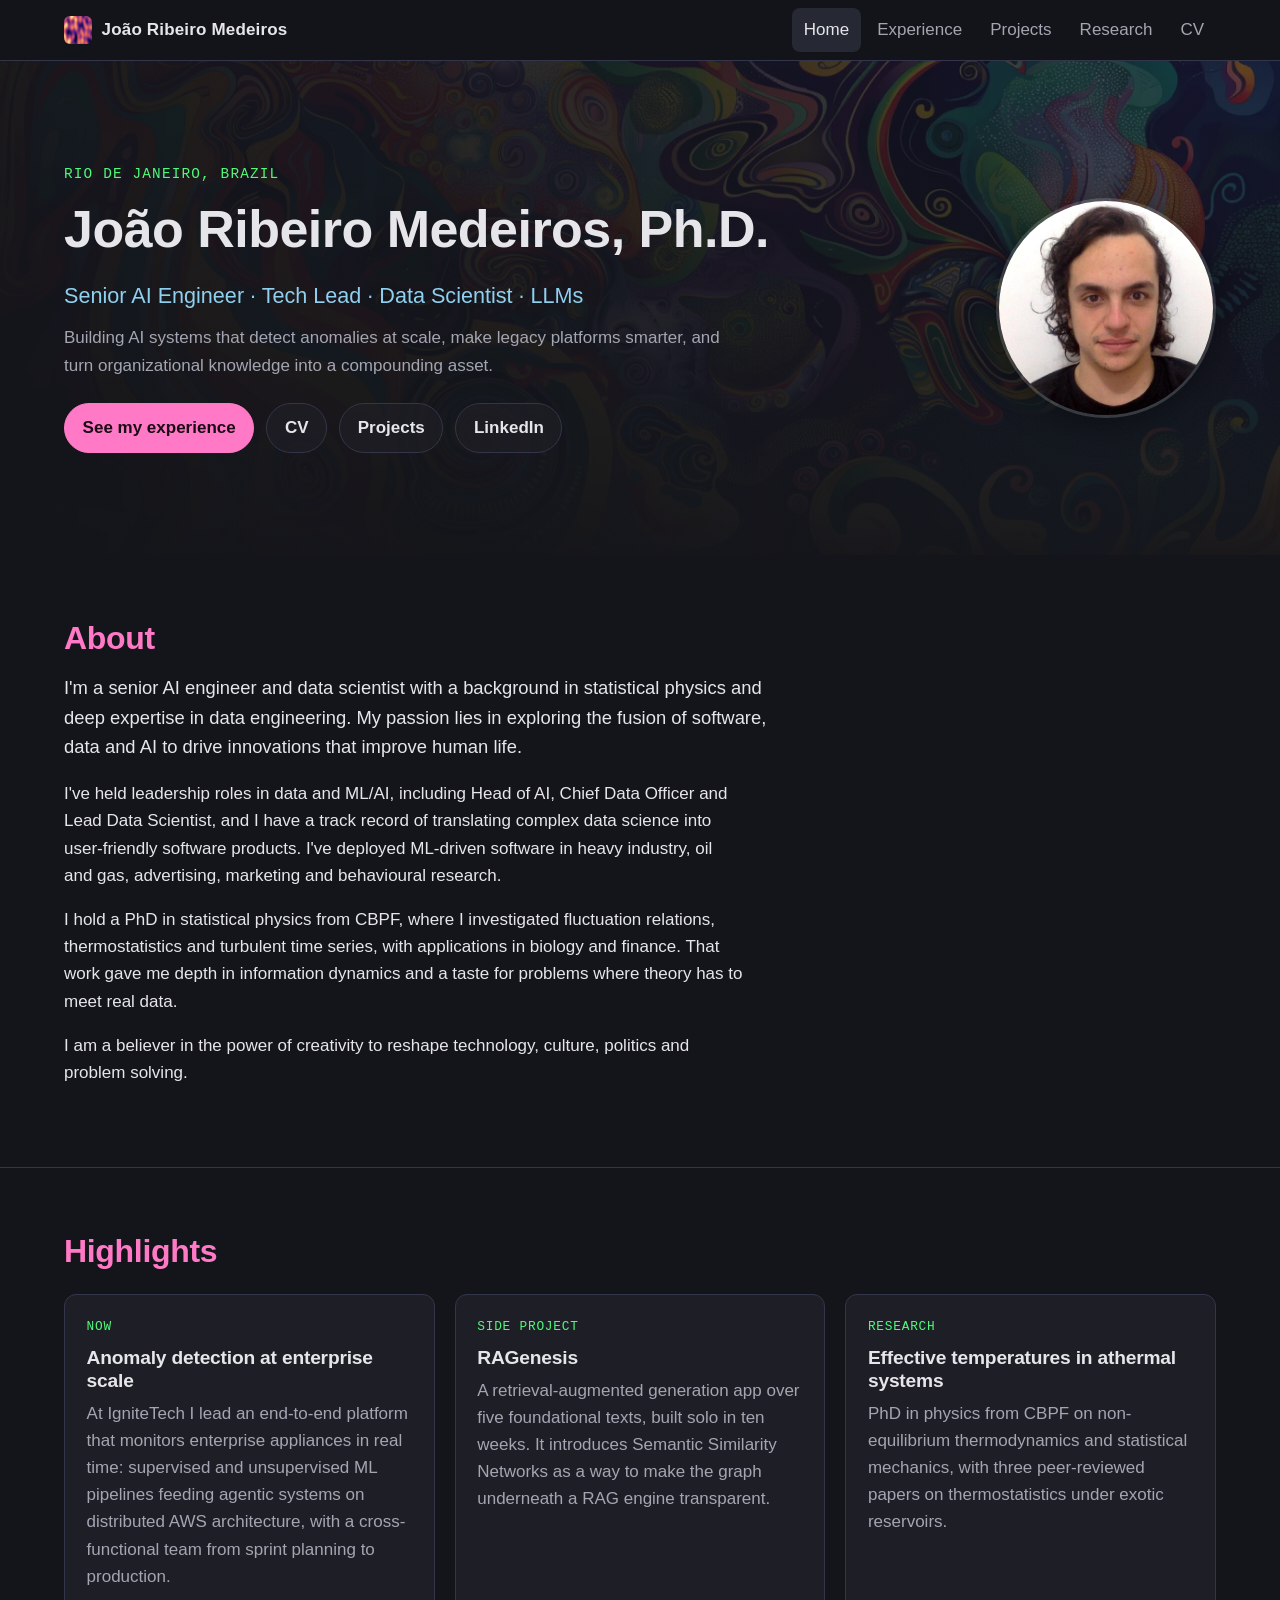
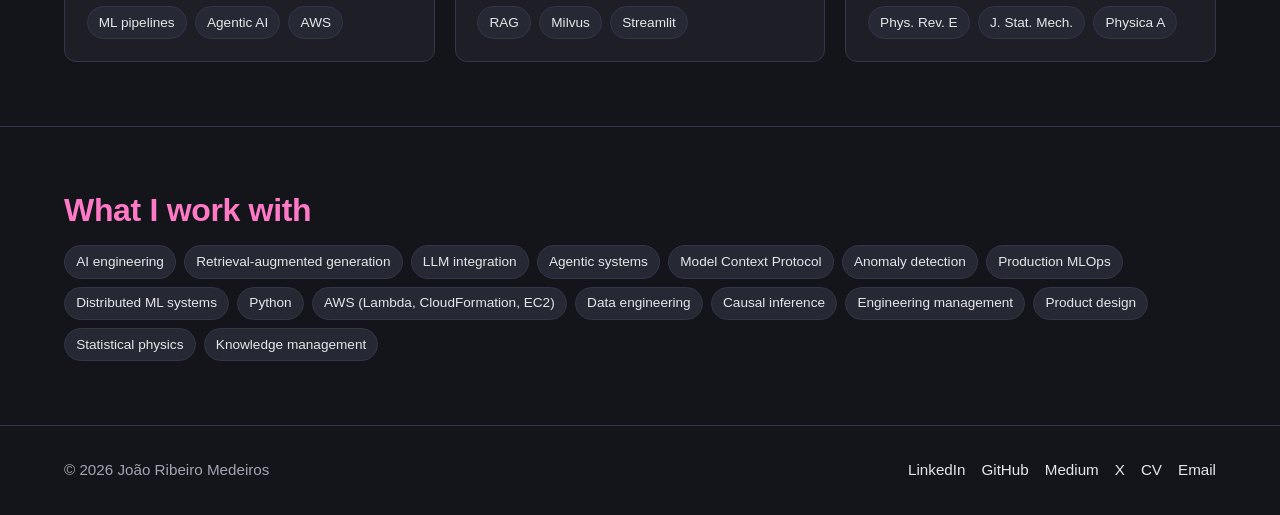
==== commit 56ad705a: "Data engineering: experience -> expertise; ignore private applications folder Co-Authored-By: Claude" ====
--- a/index.html
+++ b/index.html
@@ -83,7 +83,7 @@
     <section class="section" aria-labelledby="about">
       <div class="wrap">
         <h2 id="about">About</h2>
-        <p class="lede">I'm a senior AI engineer and data scientist with a background in statistical physics and hands-on experience in data engineering. My passion lies in exploring the fusion of software, data and AI to drive innovations that improve human life.</p>
+        <p class="lede">I'm a senior AI engineer and data scientist with a background in statistical physics and deep expertise in data engineering. My passion lies in exploring the fusion of software, data and AI to drive innovations that improve human life.</p>
         <p>I've held leadership roles in data and ML/AI, including Head of AI, Chief Data Officer and Lead Data Scientist, and I have a track record of translating complex data science into user-friendly software products. I've deployed ML-driven software in heavy industry, oil and gas, advertising, marketing and behavioural research.</p>
         <p>I hold a PhD in statistical physics from CBPF, where I investigated fluctuation relations, thermostatistics and turbulent time series, with applications in biology and finance. That work gave me depth in information dynamics and a taste for problems where theory has to meet real data.</p>
         <p>I am a believer in the power of creativity to reshape technology, culture, politics and problem solving.</p>
